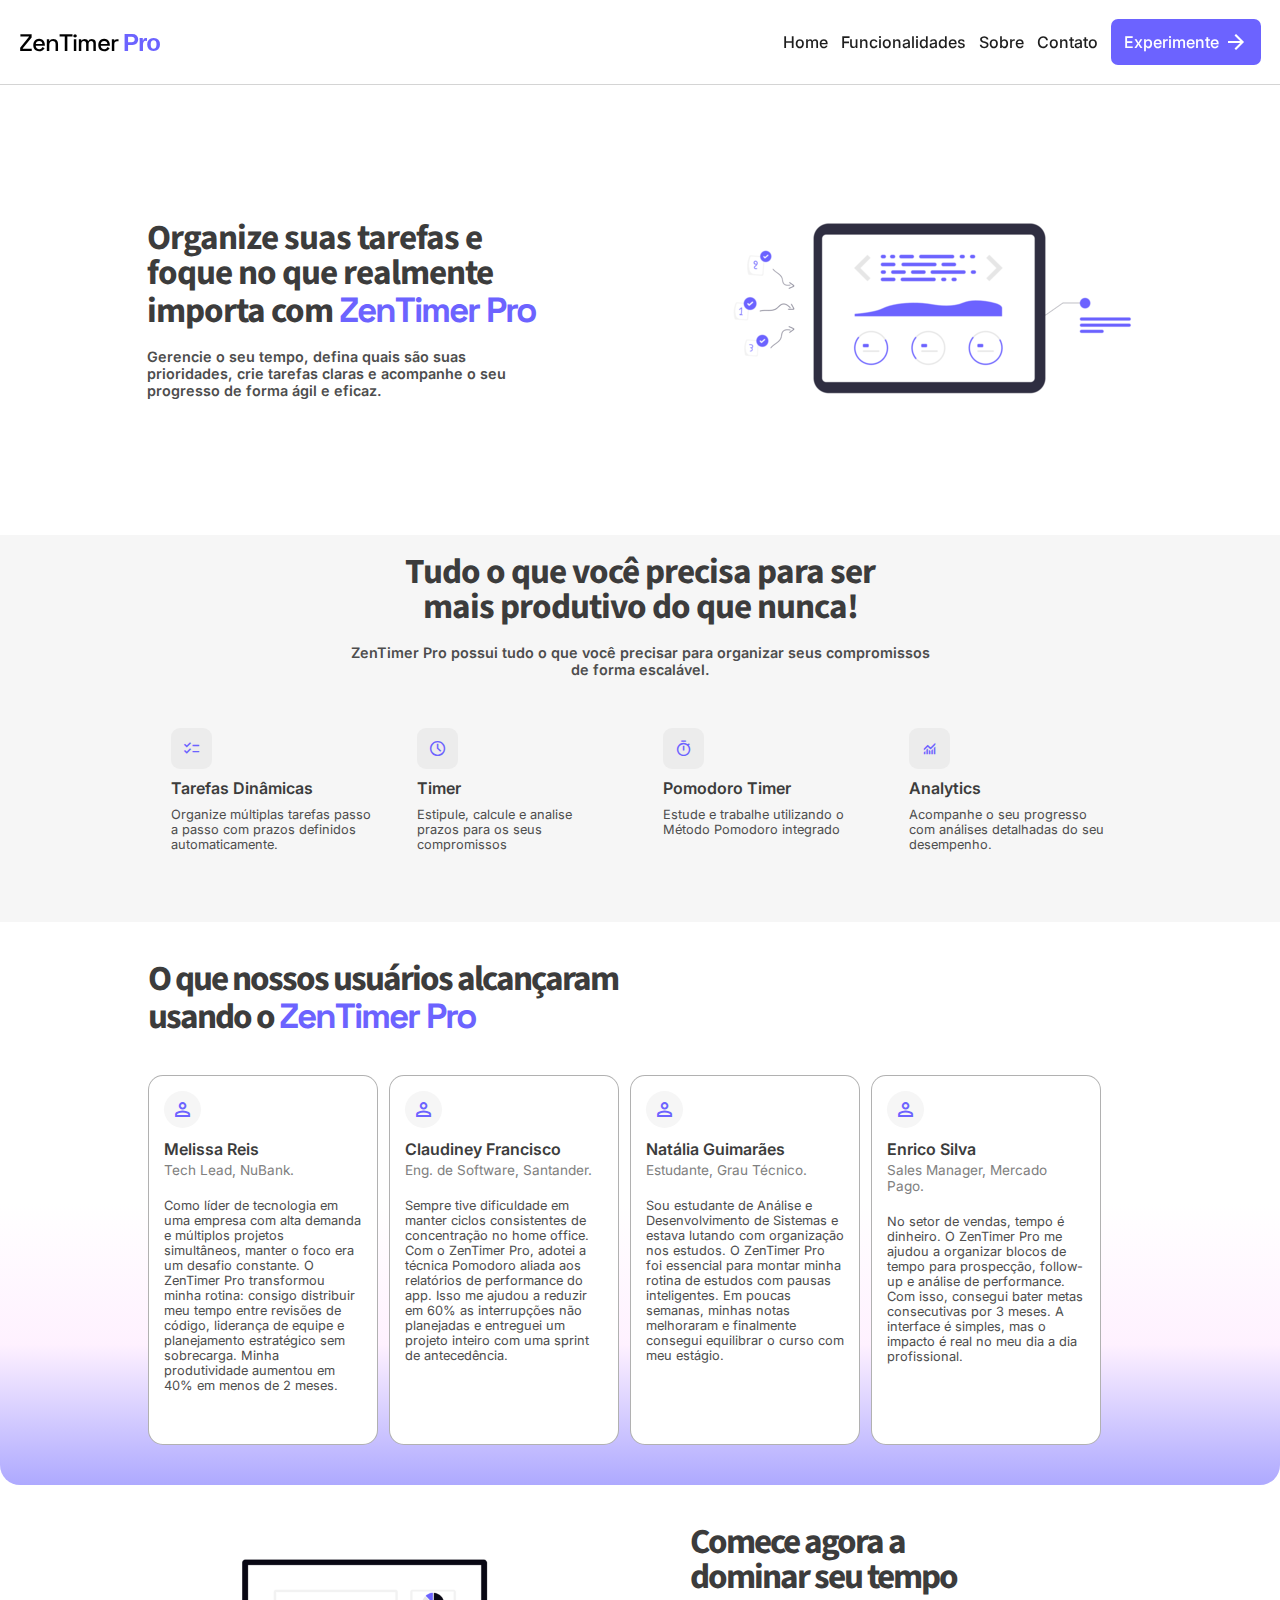
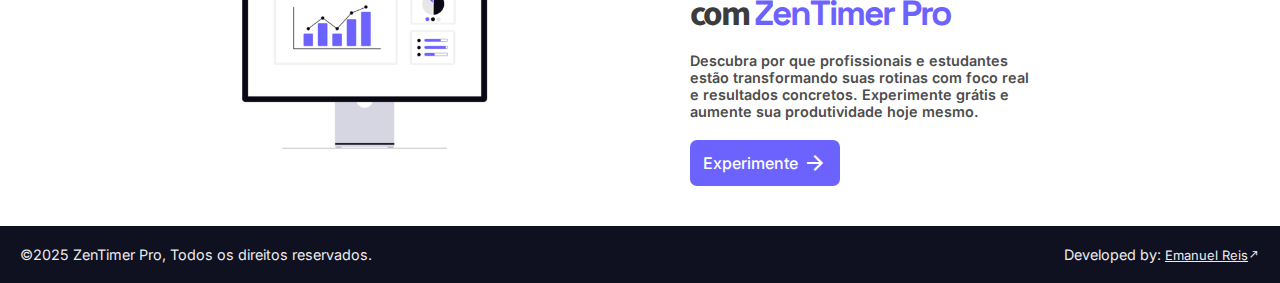
==== index.html @ 88629865 "Landing Page" ====
<!DOCTYPE html>
<html lang="pt-br">
<head>
    <meta charset="UTF-8">
    <meta name="viewport" content="width=device-width, initial-scale=1.0">
    <link rel="stylesheet" href="https://fonts.googleapis.com/css2?family=Material+Symbols+Outlined:opsz,wght,FILL,GRAD@20..48,100..700,0..1,-50..200" />
    <link rel="stylesheet" href="/assets/css/index.css" type="text/css">
    <link rel="shortcut icon" href="/assets/images/favicon.ico" type="image/x-icon">
    <title>ZenTimer Pro: Um App para você focar no que realmente importa.</title>
</head>
<body id="home">
    <header class="header">
        <nav class="nav">
            <h1 class="logo">ZenTimer <strong class="dest">Pro</strong></h1>
            <ul class="nav__menu">
                <li class="nav__option" onclick="toggleMenu()"><a href="#home" class="nav__link">Home</a></li>
                <li class="nav__option" onclick="toggleMenu()"><a href="#features" class="nav__link">Funcionalidades</a></li>
                <li class="nav__option" onclick="toggleMenu()"><a href="#" class="nav__link">Sobre</a></li>
                <li class="nav__option" onclick="toggleMenu()"><a href="#" class="nav__link">Contato</a></li>
                <li class="nav__option" onclick="toggleMenu()">
                    <a href="#" class="nav__btn">Experimente<span class="material-symbols-outlined">arrow_forward</span>
                    </a>
                </li>
            </ul>
            <span class="material-symbols-outlined menu" onclick="toggleMenu()">menu</span>
        </nav>
    </header>
    <main class="main">
        <section class="container hero__container">
            <div class="hero">
                <article class="hero__content">
                    <h1 class="hero__title">Organize suas tarefas e foque no que realmente importa com <span>ZenTimer Pro</span></h1>
                    <p class="hero__txt">Gerencie o seu tempo, defina quais são suas prioridades, crie tarefas claras e acompanhe o seu progresso de forma ágil e eficaz.</p>
                </article>
                <picture>
                    <source media="(max-width: 1440px)" srcset="assets/images/algorithm-execution_400px.png" type="image/png">
                    <source media="(max-width: 768px)" srcset="assets/images/algorithm-execution_230px.png" type="image/png">
                    <img class="hero__img" src="assets/images/algorithm-execution_600px.png" alt="Ilustração">
                </picture>                
            </div>
        </section>
        <section class="container features__container">
            <div class="features" id="features">
                <h1 class="features__title">Tudo o que você precisa para ser <br>mais produtivo do que nunca!</h1>
                <p class="features__txt">ZenTimer Pro possui tudo o que você precisar para organizar seus compromissos de forma escalável.</p>
                <div class="features__cards">
                    <div class="features__card">
                        <span class="card__icon material-symbols-outlined">checklist</span>
                        <h1 class="card__title">Tarefas Dinâmicas</h1>
                        <p class="card__txt">Organize múltiplas tarefas passo a passo com prazos definidos automaticamente.</p>
                    </div>
                    <div class="features__card">
                        <span class="card__icon material-symbols-outlined">schedule</span>
                        <h1 class="card__title">Timer</h1>
                        <p class="card__txt">Estipule, calcule e analise prazos para os seus compromissos</p>
                    </div>
                    <div class="features__card">
                        <span class="card__icon material-symbols-outlined">timer</span>
                        <h1 class="card__title">Pomodoro Timer</h1>
                        <p class="card__txt">Estude e trabalhe utilizando o Método Pomodoro integrado</p>
                    </div>
                    <div class="features__card">
                        <span class="card__icon material-symbols-outlined">monitoring</span>
                        <h1 class="card__title">Analytics</h1>
                        <p class="card__txt">Acompanhe o seu progresso com análises detalhadas do seu desempenho.</p>
                    </div>
                </div>
            </div>
        </section>
        <section class="container testimonials__container">
            <div class="testimonials">
                <h1 class="testimonials__title">O que nossos usuários alcançaram <br>usando o <span>ZenTimer Pro</span></h1>
                <div class="testimonials__cards">
                    <div class="testimonials__card">
                        <span class="card__photo material-symbols-outlined">person</span>
                        <div class="card__comment">
                            <h1 class="card__user">Melissa Reis</h1>
                            <span class="card__occupation">Tech Lead, NuBank.</span>
                            <p class="card__txt">Como líder de tecnologia em uma empresa com alta demanda e múltiplos projetos simultâneos, manter o foco era um desafio constante. O ZenTimer Pro transformou minha rotina: consigo distribuir meu tempo entre revisões de código, liderança de equipe e planejamento estratégico sem sobrecarga. Minha produtividade aumentou em 40% em menos de 2 meses.</p>
                        </div>
                    </div>
                    <div class="testimonials__card">
                        <span class="card__photo material-symbols-outlined">person</span>
                        <div class="card__comment">
                            <h1 class="card__user">Claudiney Francisco</h1>
                            <span class="card__occupation">Eng. de Software, Santander.</span>
                            <p class="card__txt">Sempre tive dificuldade em manter ciclos consistentes de concentração no home office. Com o ZenTimer Pro, adotei a técnica Pomodoro aliada aos relatórios de performance do app. Isso me ajudou a reduzir em 60% as interrupções não planejadas e entreguei um projeto inteiro com uma sprint de antecedência.</p>
                        </div>
                    </div>
                    <div class="testimonials__card">
                        <span class="card__photo material-symbols-outlined">person</span>
                        <div class="card__comment">
                            <h1 class="card__user">Natália Guimarães</h1>
                            <span class="card__occupation">Estudante, Grau Técnico.</span>
                            <p class="card__txt">Sou estudante de Análise e Desenvolvimento de Sistemas e estava lutando com organização nos estudos. O ZenTimer Pro foi essencial para montar minha rotina de estudos com pausas inteligentes. Em poucas semanas, minhas notas melhoraram e finalmente consegui equilibrar o curso com meu estágio.</p>
                        </div>
                    </div>
                    <div class="testimonials__card">
                        <span class="card__photo material-symbols-outlined">person</span>
                        <div class="card__comment">
                            <h1 class="card__user">Enrico Silva</h1>
                            <span class="card__occupation">Sales Manager, Mercado Pago.</span>
                            <p class="card__txt">No setor de vendas, tempo é dinheiro. O ZenTimer Pro me ajudou a organizar blocos de tempo para prospecção, follow-up e análise de performance. Com isso, consegui bater metas consecutivas por 3 meses. A interface é simples, mas o impacto é real no meu dia a dia profissional.</p>
                        </div>
                    </div>
                </div>
            </div>
        </section>
        <section class="container cta__container">
            <div class="cta">
                <picture>
                    <source media="(max-width: 1440px)" srcset="/assets/images/data-trends_400px.png" type="image/png">
                    <source media="(max-width: 768px)" srcset="/assets/images/data-trends_230px.png" type="image/png">
                    <img src="/assets/images/data-trends_600px.png" alt="Ilustração" class="cta__img">
                </picture>
                <div class="cta__text">
                    <h1 class="cta__title">Comece agora a <br>dominar seu tempo <br>com <span>ZenTimer Pro</span></h1>
                    <p class="cta__txt">Descubra por que profissionais e estudantes estão transformando suas rotinas com foco real e resultados concretos. Experimente grátis e aumente sua produtividade hoje mesmo.</p>
                    <a href="#" class="nav__btn">Experimente<span class="material-symbols-outlined">arrow_forward</span>
                    </a>
                </div>
            </div>
        </section>
    </main>
    <footer class="footer">
        <div class="infor">
            <p class="infor__txt">&copy;2025 ZenTimer Pro, Todos os direitos reservados.</p>
            <p class="infor__txt">Developed by: <a href="http://www.github.com/Emanuel-Reis17" class="infor__link" target="_blank" rel="external">Emanuel Reis<span class="material-symbols-outlined">north_east</span></a></p>
        </div>
    </footer>
    <script src="/assets/js/main.js" type="application/javascript"></script>
</body>
</html>
---- assets/css/index.css ----
@charset "UTF-8";

/* Importing fonts from Google Fonts */
@import url('https://fonts.googleapis.com/css2?family=Inter:ital,opsz,wght@0,14..32,100..900;1,14..32,100..900&family=Roboto:ital,wght@0,100..900;1,100..900&family=Source+Sans+3:ital,wght@0,200..900;1,200..900&family=Space+Grotesk:wght@300..700&display=swap');

/* Importing all CSS files */
@import url('header.css');
@import url('main.css');
@import url('footer.css');

/* Importing all media queries files */
@import url('medias/header.css');
@import url('medias/main.css');
@import url('medias/footer.css');

:root {
    /* Colors */
    --color1: #EFC3F5;
    --color2: #FAA6FF;
    --color3: #6c63ff;
    --color4: #2F195F;
    --color5: #0F1020;
    
    --white1: #ffffff;
    --white2: #f6f6f6;
    --white3: #ececec;
    --white4: #e1e1e1;
    --white5: #d0d0d0;
    
    --black1: #4d4d4d;
    --black2: #3c3c3c;
    --black3: #1e1e1e;
    --black4: #111111;
    --black5: #000000;
    
    /* Fonts */
    --font-default: Arial, Helvetica, Sans-serif;
    --font-logo: "Space Grotesk", var(--font-default);
    --font1: "Inter", var(--font-default);
    --font2: "Source Sans 3", var(--font-default);
    --fonte3: "Roboto", var(--font-default);
    
    /* Others */
    --transition: 300ms ease;
    --shadow: 0px 5px 19px #0000004f;
    --border1: 1px solid #0b0c0d86;
    --border2: 1px solid #0b0c0d52;
}

* {
    font-family: var(--font-default);
    margin: 0;
    padding: 0;
    box-sizing: border-box;
}

html {
    scroll-behavior: smooth;
    transition: var(--transition);
}

body {
    height: 100%;
}

a {
    text-decoration: none;
}

ul {
    list-style: none;
}

.container {
    width: 100%;
}
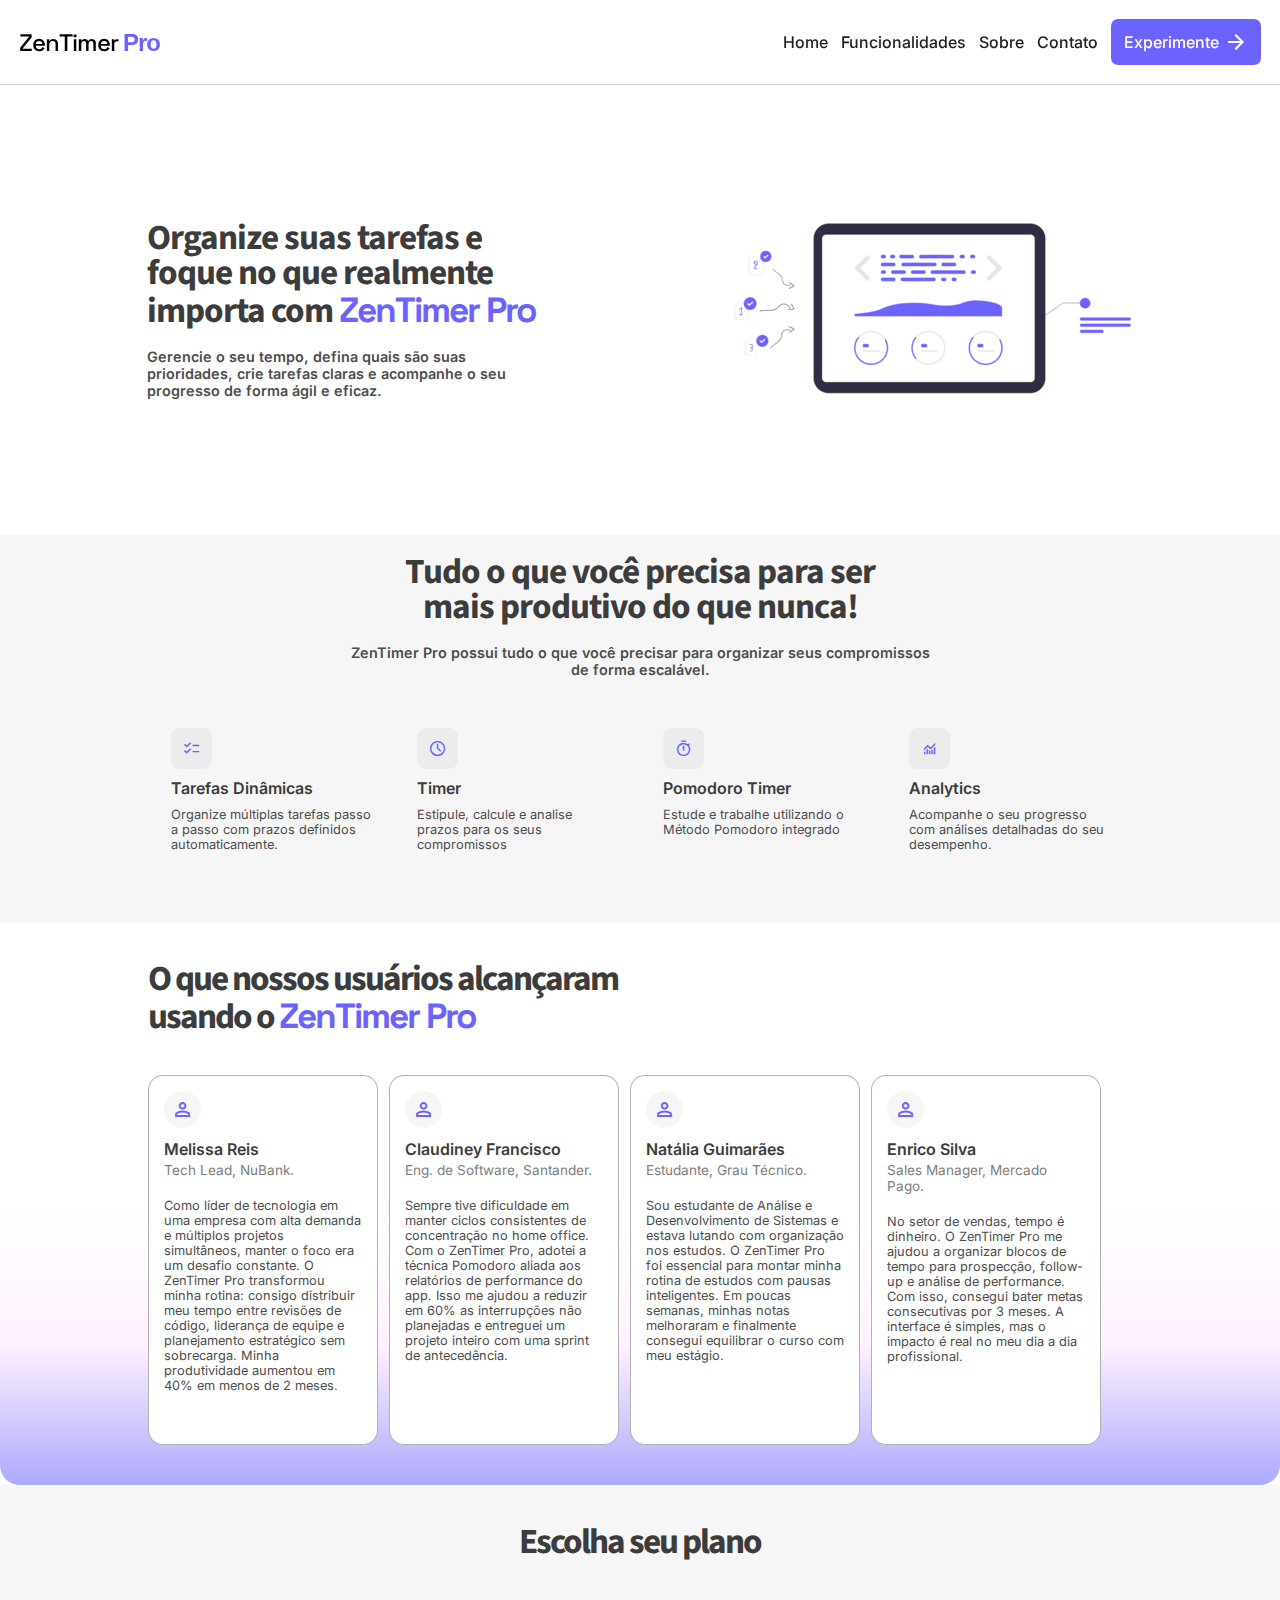
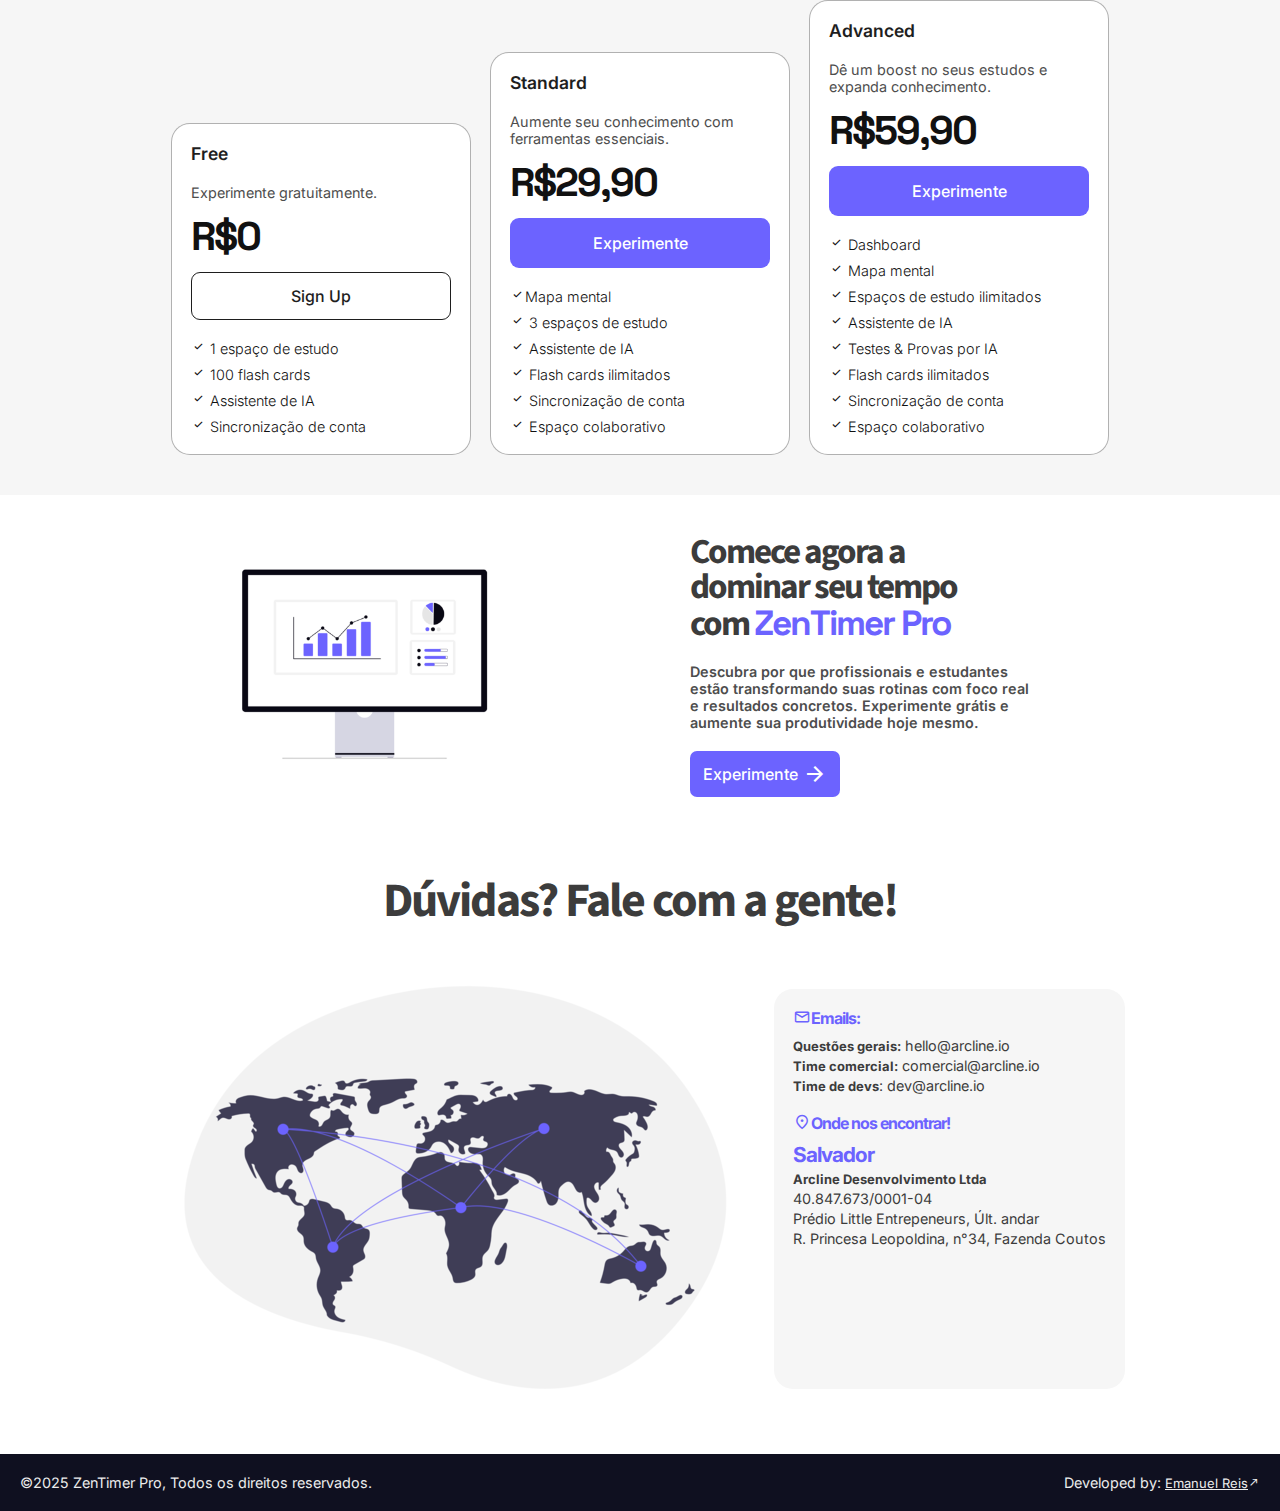
==== commit f9bd9899: "Últimas atualização" ====
--- a/index.html
+++ b/index.html
@@ -1,24 +1,29 @@
 <!DOCTYPE html>
 <html lang="pt-br">
+
 <head>
     <meta charset="UTF-8">
     <meta name="viewport" content="width=device-width, initial-scale=1.0">
-    <link rel="stylesheet" href="https://fonts.googleapis.com/css2?family=Material+Symbols+Outlined:opsz,wght,FILL,GRAD@20..48,100..700,0..1,-50..200" />
-    <link rel="stylesheet" href="/assets/css/index.css" type="text/css">
-    <link rel="shortcut icon" href="/assets/images/favicon.ico" type="image/x-icon">
+    <link rel="stylesheet"
+        href="https://fonts.googleapis.com/css2?family=Material+Symbols+Outlined:opsz,wght,FILL,GRAD@20..48,100..700,0..1,-50..200" />
+    <link rel="stylesheet" href="assets/css/index.css" type="text/css">
+    <link rel="shortcut icon" href="assets/images/favicon.ico" type="image/x-icon">
     <title>ZenTimer Pro: Um App para você focar no que realmente importa.</title>
 </head>
+
 <body id="home">
     <header class="header">
         <nav class="nav">
             <h1 class="logo">ZenTimer <strong class="dest">Pro</strong></h1>
             <ul class="nav__menu">
                 <li class="nav__option" onclick="toggleMenu()"><a href="#home" class="nav__link">Home</a></li>
-                <li class="nav__option" onclick="toggleMenu()"><a href="#features" class="nav__link">Funcionalidades</a></li>
-                <li class="nav__option" onclick="toggleMenu()"><a href="#" class="nav__link">Sobre</a></li>
-                <li class="nav__option" onclick="toggleMenu()"><a href="#" class="nav__link">Contato</a></li>
+                <li class="nav__option" onclick="toggleMenu()"><a href="#features" class="nav__link">Funcionalidades</a>
+                </li>
+                <li class="nav__option" onclick="toggleMenu()"><a href="./sobre.html" class="nav__link">Sobre</a></li>
+                <li class="nav__option" onclick="toggleMenu()"><a href="#contact" class="nav__link">Contato</a></li>
                 <li class="nav__option" onclick="toggleMenu()">
-                    <a href="#" class="nav__btn">Experimente<span class="material-symbols-outlined">arrow_forward</span>
+                    <a href="./login.html" target="_blank" class="nav__btn">Experimente<span
+                            class="material-symbols-outlined">arrow_forward</span>
                     </a>
                 </li>
             </ul>
@@ -29,25 +34,31 @@
         <section class="container hero__container">
             <div class="hero">
                 <article class="hero__content">
-                    <h1 class="hero__title">Organize suas tarefas e foque no que realmente importa com <span>ZenTimer Pro</span></h1>
-                    <p class="hero__txt">Gerencie o seu tempo, defina quais são suas prioridades, crie tarefas claras e acompanhe o seu progresso de forma ágil e eficaz.</p>
+                    <h1 class="hero__title">Organize suas tarefas e foque no que realmente importa com <span>ZenTimer
+                            Pro</span></h1>
+                    <p class="hero__txt">Gerencie o seu tempo, defina quais são suas prioridades, crie tarefas claras e
+                        acompanhe o seu progresso de forma ágil e eficaz.</p>
                 </article>
                 <picture>
-                    <source media="(max-width: 1440px)" srcset="assets/images/algorithm-execution_400px.png" type="image/png">
-                    <source media="(max-width: 768px)" srcset="assets/images/algorithm-execution_230px.png" type="image/png">
+                    <source media="(max-width: 1440px)" srcset="assets/images/algorithm-execution_400px.png"
+                        type="image/png">
+                    <source media="(max-width: 768px)" srcset="assets/images/algorithm-execution_230px.png"
+                        type="image/png">
                     <img class="hero__img" src="assets/images/algorithm-execution_600px.png" alt="Ilustração">
-                </picture>                
+                </picture>
             </div>
         </section>
         <section class="container features__container">
             <div class="features" id="features">
                 <h1 class="features__title">Tudo o que você precisa para ser <br>mais produtivo do que nunca!</h1>
-                <p class="features__txt">ZenTimer Pro possui tudo o que você precisar para organizar seus compromissos de forma escalável.</p>
+                <p class="features__txt">ZenTimer Pro possui tudo o que você precisar para organizar seus compromissos
+                    de forma escalável.</p>
                 <div class="features__cards">
                     <div class="features__card">
                         <span class="card__icon material-symbols-outlined">checklist</span>
                         <h1 class="card__title">Tarefas Dinâmicas</h1>
-                        <p class="card__txt">Organize múltiplas tarefas passo a passo com prazos definidos automaticamente.</p>
+                        <p class="card__txt">Organize múltiplas tarefas passo a passo com prazos definidos
+                            automaticamente.</p>
                     </div>
                     <div class="features__card">
                         <span class="card__icon material-symbols-outlined">schedule</span>
@@ -69,14 +80,19 @@
         </section>
         <section class="container testimonials__container">
             <div class="testimonials">
-                <h1 class="testimonials__title">O que nossos usuários alcançaram <br>usando o <span>ZenTimer Pro</span></h1>
+                <h1 class="testimonials__title">O que nossos usuários alcançaram <br>usando o <span>ZenTimer Pro</span>
+                </h1>
                 <div class="testimonials__cards">
                     <div class="testimonials__card">
                         <span class="card__photo material-symbols-outlined">person</span>
                         <div class="card__comment">
                             <h1 class="card__user">Melissa Reis</h1>
                             <span class="card__occupation">Tech Lead, NuBank.</span>
-                            <p class="card__txt">Como líder de tecnologia em uma empresa com alta demanda e múltiplos projetos simultâneos, manter o foco era um desafio constante. O ZenTimer Pro transformou minha rotina: consigo distribuir meu tempo entre revisões de código, liderança de equipe e planejamento estratégico sem sobrecarga. Minha produtividade aumentou em 40% em menos de 2 meses.</p>
+                            <p class="card__txt">Como líder de tecnologia em uma empresa com alta demanda e múltiplos
+                                projetos simultâneos, manter o foco era um desafio constante. O ZenTimer Pro transformou
+                                minha rotina: consigo distribuir meu tempo entre revisões de código, liderança de equipe
+                                e planejamento estratégico sem sobrecarga. Minha produtividade aumentou em 40% em menos
+                                de 2 meses.</p>
                         </div>
                     </div>
                     <div class="testimonials__card">
@@ -84,7 +100,10 @@
                         <div class="card__comment">
                             <h1 class="card__user">Claudiney Francisco</h1>
                             <span class="card__occupation">Eng. de Software, Santander.</span>
-                            <p class="card__txt">Sempre tive dificuldade em manter ciclos consistentes de concentração no home office. Com o ZenTimer Pro, adotei a técnica Pomodoro aliada aos relatórios de performance do app. Isso me ajudou a reduzir em 60% as interrupções não planejadas e entreguei um projeto inteiro com uma sprint de antecedência.</p>
+                            <p class="card__txt">Sempre tive dificuldade em manter ciclos consistentes de concentração
+                                no home office. Com o ZenTimer Pro, adotei a técnica Pomodoro aliada aos relatórios de
+                                performance do app. Isso me ajudou a reduzir em 60% as interrupções não planejadas e
+                                entreguei um projeto inteiro com uma sprint de antecedência.</p>
                         </div>
                     </div>
                     <div class="testimonials__card">
@@ -92,7 +111,10 @@
                         <div class="card__comment">
                             <h1 class="card__user">Natália Guimarães</h1>
                             <span class="card__occupation">Estudante, Grau Técnico.</span>
-                            <p class="card__txt">Sou estudante de Análise e Desenvolvimento de Sistemas e estava lutando com organização nos estudos. O ZenTimer Pro foi essencial para montar minha rotina de estudos com pausas inteligentes. Em poucas semanas, minhas notas melhoraram e finalmente consegui equilibrar o curso com meu estágio.</p>
+                            <p class="card__txt">Sou estudante de Análise e Desenvolvimento de Sistemas e estava lutando
+                                com organização nos estudos. O ZenTimer Pro foi essencial para montar minha rotina de
+                                estudos com pausas inteligentes. Em poucas semanas, minhas notas melhoraram e finalmente
+                                consegui equilibrar o curso com meu estágio.</p>
                         </div>
                     </div>
                     <div class="testimonials__card">
@@ -100,24 +122,104 @@
                         <div class="card__comment">
                             <h1 class="card__user">Enrico Silva</h1>
                             <span class="card__occupation">Sales Manager, Mercado Pago.</span>
-                            <p class="card__txt">No setor de vendas, tempo é dinheiro. O ZenTimer Pro me ajudou a organizar blocos de tempo para prospecção, follow-up e análise de performance. Com isso, consegui bater metas consecutivas por 3 meses. A interface é simples, mas o impacto é real no meu dia a dia profissional.</p>
-                        </div>
-                    </div>
-                </div>
-            </div>
+                            <p class="card__txt">No setor de vendas, tempo é dinheiro. O ZenTimer Pro me ajudou a
+                                organizar blocos de tempo para prospecção, follow-up e análise de performance. Com isso,
+                                consegui bater metas consecutivas por 3 meses. A interface é simples, mas o impacto é
+                                real no meu dia a dia profissional.</p>
+                        </div>
+                    </div>
+                </div>
+            </div>
+        </section>
+        <section class="container pricing__container">
+            <div class="pricing">
+                <h1 class="pricing__title">Escolha seu plano</h1>
+                <div class="pricing__cards">
+                    <div class="pricing__card">
+                        <h3 class="prc__ttl">Free</h3>
+                        <p class="prc__txt">Experimente gratuitamente.</p>
+                        <h1 class="prc__price">R$0</h1>
+                        <a href="signup.html" target="_blank" rel="alternate" class="prc__btn prc__btn--signup">Sign Up</a>
+                        <ul class="prc__list">
+                            <li class="prc__iten"><span class="material-symbols-outlined">check</span> 1 espaço de estudo</li>
+                            <li class="prc__iten"><span class="material-symbols-outlined">check</span> 100 flash cards</li>
+                            <li class="prc__iten"><span class="material-symbols-outlined">check</span> Assistente de IA</li>
+                            <li class="prc__iten"><span class="material-symbols-outlined">check</span> Sincronização de conta</li>
+                        </ul>
+                    </div>
+                    <div class="pricing__card">
+                        <h3 class="prc__ttl">Standard</h3>
+                        <p class="prc__txt">Aumente seu conhecimento com ferramentas essenciais.</p>
+                        <h1 class="prc__price">R$29,90</h1>
+                        <a href="login.html" target="_blank" rel="alternate" class="prc__btn">Experimente</a>
+                        <ul class="prc__list">
+                            <li class="prc__iten"><span class="material-symbols-outlined">check</span>Mapa mental</li>
+                            <li class="prc__iten"><span class="material-symbols-outlined">check</span> 3 espaços de estudo</li>
+                            <li class="prc__iten"><span class="material-symbols-outlined">check</span> Assistente de IA</li>
+                            <li class="prc__iten"><span class="material-symbols-outlined">check</span> Flash cards ilimitados</li>
+                            <li class="prc__iten"><span class="material-symbols-outlined">check</span> Sincronização de conta</li>
+                            <li class="prc__iten"><span class="material-symbols-outlined">check</span> Espaço colaborativo</li>
+                        </ul>
+                    </div>
+                    <div class="pricing__card">
+                        <h3 class="prc__ttl">Advanced</h3>
+                        <p class="prc__txt">Dê um boost no seus estudos e expanda conhecimento.</p>
+                        <h1 class="prc__price">R$59,90</h1>
+                        <a href="login.html" target="_blank" rel="alternate" class="prc__btn">Experimente</a>
+                        <ul class="prc__list">
+                            <li class="prc__iten"><span class="material-symbols-outlined">check</span> Dashboard</li>
+                            <li class="prc__iten"><span class="material-symbols-outlined">check</span> Mapa mental</li>
+                            <li class="prc__iten"><span class="material-symbols-outlined">check</span> Espaços de estudo ilimitados</li>
+                            <li class="prc__iten"><span class="material-symbols-outlined">check</span> Assistente de IA</li>
+                            <li class="prc__iten"><span class="material-symbols-outlined">check</span> Testes & Provas por IA</li>
+                            <li class="prc__iten"><span class="material-symbols-outlined">check</span> Flash cards ilimitados</li>
+                            <li class="prc__iten"><span class="material-symbols-outlined">check</span> Sincronização de conta</li>
+                            <li class="prc__iten"><span class="material-symbols-outlined">check</span> Espaço colaborativo</li>
+                        </ul>
+                    </div>
+                </div>
         </section>
         <section class="container cta__container">
             <div class="cta">
                 <picture>
-                    <source media="(max-width: 1440px)" srcset="/assets/images/data-trends_400px.png" type="image/png">
-                    <source media="(max-width: 768px)" srcset="/assets/images/data-trends_230px.png" type="image/png">
-                    <img src="/assets/images/data-trends_600px.png" alt="Ilustração" class="cta__img">
+                    <source media="(max-width: 1440px)" srcset="assets/images/data-trends_400px.png" type="image/png">
+                    <source media="(max-width: 768px)" srcset="assets/images/data-trends_230px.png" type="image/png">
+                    <img src="assets/images/data-trends_600px.png" alt="Ilustração" class="cta__img">
                 </picture>
                 <div class="cta__text">
                     <h1 class="cta__title">Comece agora a <br>dominar seu tempo <br>com <span>ZenTimer Pro</span></h1>
-                    <p class="cta__txt">Descubra por que profissionais e estudantes estão transformando suas rotinas com foco real e resultados concretos. Experimente grátis e aumente sua produtividade hoje mesmo.</p>
-                    <a href="#" class="nav__btn">Experimente<span class="material-symbols-outlined">arrow_forward</span>
+                    <p class="cta__txt">Descubra por que profissionais e estudantes estão transformando suas rotinas com
+                        foco real e resultados concretos. Experimente grátis e aumente sua produtividade hoje mesmo.</p>
+                    <a href="./login.html" target="_blank" class="nav__btn">Experimente<span
+                            class="material-symbols-outlined">arrow_forward</span>
                     </a>
+                </div>
+            </div>
+        </section>
+        <section class="container contact__container" id="contact">
+            <div class="contact">
+                <h1 class="contact__title">Dúvidas? Fale com a gente!</h1>
+                <div class="contact__wrapper">
+                    <picture>
+                        <source media="(max-width: 768px)" srcset="assets/images/world_230px.png" type="image/png">
+                        <img src="assets/images/world_600px.png" alt="Ilustração" class="contact__img">
+                    </picture>
+                    <div class="contact__infor">
+                        <div class="contact__block">
+                            <h4 class="contact__ttl"><span class="material-symbols-outlined">email</span> Emails:</h4>
+                            <p class="contact__txt"><strong>Questões gerais:</strong> hello@arcline.io</p>
+                            <p class="contact__txt"><strong>Time comercial:</strong> comercial@arcline.io</p>
+                            <p class="contact__txt"><strong>Time de devs</strong>: dev@arcline.io</p>
+                        </div>
+                        <div class="contact__block">
+                            <h4 class="contact__ttl"><span class="material-symbols-outlined">location_on</span> Onde nos encontrar!</h4>
+                            <p class="contact__txt contact__txt--city">Salvador</p>
+                            <p class="contact__txt"><strong>Arcline Desenvolvimento Ltda</strong></p>
+                            <p class="contact__txt">40.847.673/0001-04</p>
+                            <p class="contact__txt">Prédio Little Entrepeneurs, Últ. andar</p>
+                            <p class="contact__txt">R. Princesa Leopoldina, n°34, Fazenda Coutos</p>
+                        </div>
+                    </div>
                 </div>
             </div>
         </section>
@@ -125,9 +227,12 @@
     <footer class="footer">
         <div class="infor">
             <p class="infor__txt">&copy;2025 ZenTimer Pro, Todos os direitos reservados.</p>
-            <p class="infor__txt">Developed by: <a href="http://www.github.com/Emanuel-Reis17" class="infor__link" target="_blank" rel="external">Emanuel Reis<span class="material-symbols-outlined">north_east</span></a></p>
+            <p class="infor__txt">Developed by: <a href="http://www.github.com/Emanuel-Reis17" class="infor__link"
+                    target="_blank" rel="external">Emanuel Reis<span
+                        class="material-symbols-outlined">north_east</span></a></p>
         </div>
     </footer>
-    <script src="/assets/js/main.js" type="application/javascript"></script>
+    <script src="assets/js/main.js" type="application/javascript"></script>
 </body>
+
 </html>--- a/assets/css/index.css
+++ b/assets/css/index.css
@@ -7,11 +7,15 @@
 @import url('header.css');
 @import url('main.css');
 @import url('footer.css');
+@import url('sobre.css');
+@import url('login.css');
 
 /* Importing all media queries files */
 @import url('medias/header.css');
 @import url('medias/main.css');
 @import url('medias/footer.css');
+@import url('medias/sobre.css');
+@import url('medias/login.css');
 
 :root {
     /* Colors */
@@ -57,11 +61,12 @@
 html {
     scroll-behavior: smooth;
     transition: var(--transition);
+    height: 100%;
 }
-
+/* p
 body {
     height: 100%;
-}
+} */
 
 a {
     text-decoration: none;
@@ -74,3 +79,22 @@
 .container {
     width: 100%;
 }
+
+/*Mudar a cor do input quando usar o autocomplete */
+input:-webkit-autofill,
+input:-webkit-autofill:hover, 
+input:-webkit-autofill:focus, 
+input:-webkit-autofill:active{
+    -webkit-box-shadow: 0 0 0 30px var(--white2) inset !important;
+    outline: none;
+}
+
+/*Mudar a cor do texto do input quando usar o autocomplete*/
+input:-webkit-autofill{
+    -webkit-text-fill-color: var(--black1) !important;
+}
+
+input:focus {
+    /* border: none; */
+    outline: none;
+}
